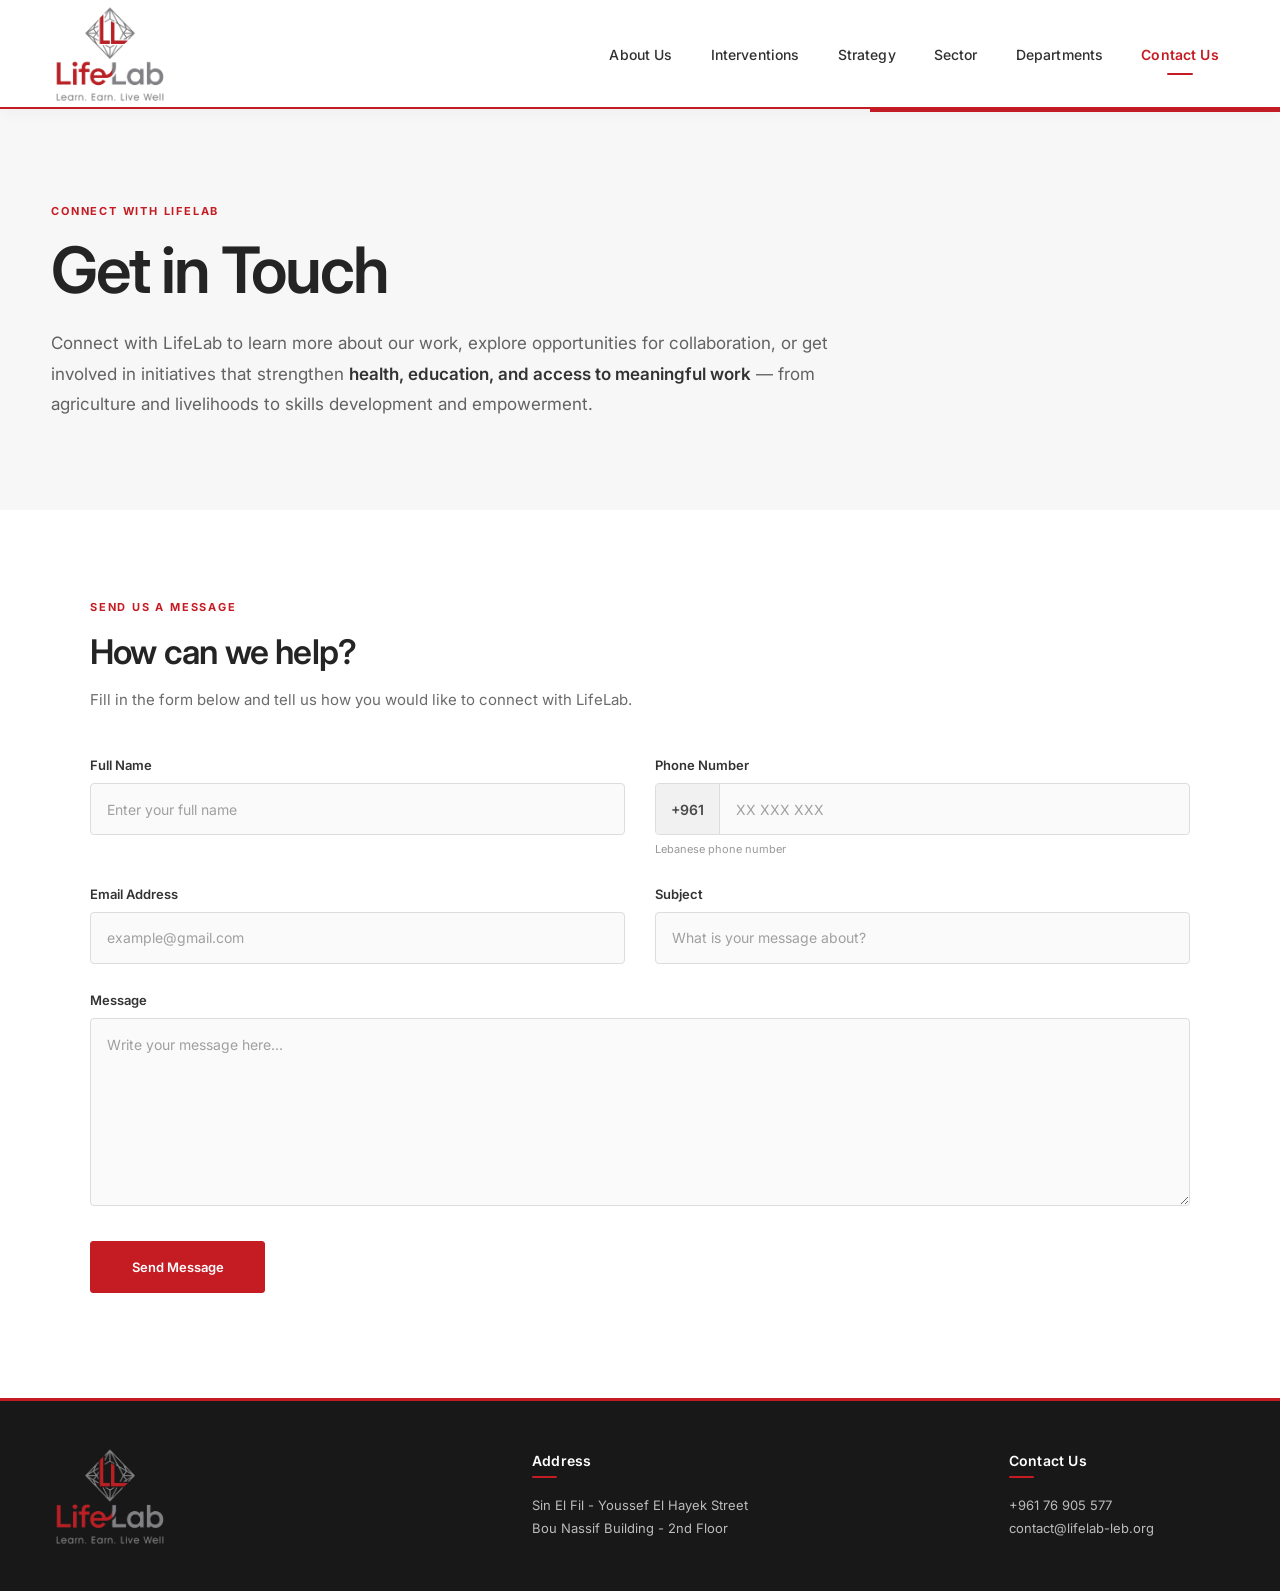
==== contact.html @ 03f07a5e "Add files via upload" ====
<!DOCTYPE html>
<html lang="en">

<head>
    <meta charset="UTF-8">

    <meta name="viewport" content="width=device-width, initial-scale=1.0">

    <meta name="description" content="Contact LifeLab Lebanon. Get in touch with our team in Sin El Fil, Lebanon.">

    <title>Contact Us | LifeLab</title>

    <link rel="icon" type="image/png" href="assets/img/lifelab-logo.png">

    <link rel="stylesheet" href="assets/css/style.css?v=2">
</head>


<body>


    <!-- =====================================================
         HEADER
    ====================================================== -->

    <header class="site-header">

        <div class="header-container">


            <!-- LOGO -->

            <a href="index.html" class="header-logo" aria-label="LifeLab Home">

                <img src="assets/img/lifelab-logo.png" alt="LifeLab - Learn. Earn. Live Well">

            </a>


            <!-- NAVIGATION -->

            <nav class="main-nav" id="mainNav" aria-label="Main navigation">

                <a href="index.html" class="nav-link">
                    About Us
                </a>

                <a href="interventions.html" class="nav-link">
                    Interventions
                </a>

                <a href="strategy.html" class="nav-link">
                    Strategy
                </a>

                <a href="sector.html" class="nav-link">
                    Sector
                </a>

                <a href="departments.html" class="nav-link">
                    Departments
                </a>

                <a href="contact.html" class="nav-link contact-link active">
                    Contact Us
                </a>

            </nav>


            <!-- HAMBURGER -->

            <button class="menu-toggle" id="menuToggle" type="button" aria-label="Toggle navigation menu"
                aria-expanded="false" aria-controls="mainNav">

                <span></span>
                <span></span>
                <span></span>

            </button>


        </div>

    </header>

        <main>

            <section class="contact-intro">

                <div class="contact-intro-container">

                    <span class="section-label">CONNECT WITH LIFELAB</span>

                    <h1>Get in Touch</h1>

                    <p>
                        Connect with LifeLab to learn more about our work,
                        explore opportunities for collaboration, or get involved
                        in initiatives that strengthen <strong>health, education,
                            and access to meaningful work</strong> — from agriculture
                        and livelihoods to skills development and empowerment.
                    </p>

                </div>

            </section>

            <!-- =====================================================
     CONTACT FORM
====================================================== -->

            <section class="contact-form-section">

                <div class="contact-form-container">

                    <div class="contact-form-heading">

                        <span class="section-label">SEND US A MESSAGE</span>

                        <h2>How can we help?</h2>

                        <p>
                            Fill in the form below and tell us how you would like
                            to connect with LifeLab.
                        </p>

                    </div>


                    <form class="contact-form" id="contactForm" novalidate>

                        <div class="form-grid">


                            <!-- FULL NAME -->

                            <div class="form-group">

                                <label for="fullName">
                                    Full Name
                                </label>

                                <input type="text" id="fullName" name="fullName" placeholder="Enter your full name"
                                    autocomplete="name" required>

                                <span class="form-error">
                                    Please enter your full name.
                                </span>

                            </div>


                            <!-- PHONE NUMBER -->

                            <div class="form-group">

                                <label for="phone">
                                    Phone Number
                                </label>

                                <div class="phone-input">

                                    <span class="phone-prefix">
                                        +961
                                    </span>

                                    <input type="tel" id="phone" name="phone" placeholder="XX XXX XXX"
                                        inputmode="numeric" autocomplete="tel" maxlength="10" required>

                                </div>

                                <span class="form-hint">
                                    Lebanese phone number
                                </span>

                                <span class="form-error">
                                    Please enter a valid Lebanese phone number.
                                </span>

                            </div>


                            <!-- EMAIL -->

                            <div class="form-group">

                                <label for="email">
                                    Email Address
                                </label>

                                <input type="email" id="email" name="email" placeholder="example@gmail.com"
                                    autocomplete="email" required>

                                <span class="form-error">
                                    Please enter a valid Gmail address.
                                </span>

                            </div>


                            <!-- SUBJECT -->

                            <div class="form-group">

                                <label for="subject">
                                    Subject
                                </label>

                                <input type="text" id="subject" name="subject" placeholder="What is your message about?"
                                    required>

                                <span class="form-error">
                                    Please enter a subject.
                                </span>

                            </div>


                            <!-- MESSAGE -->

                            <div class="form-group form-group-full">

                                <label for="message">
                                    Message
                                </label>

                                <textarea id="message" name="message" rows="7" placeholder="Write your message here..."
                                    required></textarea>

                                <span class="form-error">
                                    Please enter your message.
                                </span>

                            </div>


                        </div>


                        <!-- SUBMIT -->

                        <div class="form-submit">

                            <button type="submit" class="contact-submit-btn">
                                Send Message
                            </button>

                        </div>


                        <!-- SUCCESS MESSAGE -->

                        <div class="form-success" id="formSuccess" role="status" aria-live="polite">

                            <div class="success-icon">
                                ✓
                            </div>

                            <div>
                                <strong>Message submitted successfully.</strong>

                                <p>
                                    Thank you for contacting LifeLab.
                                </p>
                            </div>

                        </div>


                    </form>

                </div>

            </section>

        </main>

        <!-- =====================================================
     FOOTER
====================================================== -->

        <footer class="site-footer">

            <div class="footer-container">


                <!-- LEFT: LOGO -->

                <div class="footer-brand">

                    <a href="index.html" class="footer-logo" aria-label="LifeLab Home">
                        <img src="assets/img/lifelab-logo.png" alt="LifeLab - Learn. Earn. Live Well">
                    </a>

                </div>


                <!-- MIDDLE: ADDRESS -->

                <div class="footer-info footer-address">

                    <h3>Address</h3>

                    <p>
                        Sin El Fil - Youssef El Hayek Street<br>
                        Bou Nassif Building - 2nd Floor
                    </p>

                </div>


                <!-- RIGHT: CONTACT -->

                <div class="footer-info footer-contact">

                    <h3>Contact Us</h3>

                    <a href="tel:+96176905577">
                        +961 76 905 577
                    </a>

                    <a href="mailto:contact@lifelab-leb.org">
                        contact@lifelab-leb.org
                    </a>

                </div>


            </div>

        </footer>

        <script src="assets/js/app.js?v=2"></script>

</body>

</html>
---- assets/css/style.css ----
/* =========================================================
   LIFELAB
   MAIN STYLESHEET
========================================================= */

/* =========================================================
   GOOGLE FONT
========================================================= */

@import url("https://fonts.googleapis.com/css2?family=Inter:wght@400;500;600;700&display=swap");

/* =========================================================
   RESET / GLOBAL
========================================================= */

* {
  margin: 0;
  padding: 0;
  box-sizing: border-box;
}

html {
  width: 100%;
  scroll-behavior: smooth;
}

body {
  width: 100%;
  margin: 0;

  font-family: "Inter", Arial, sans-serif;

  background: #ffffff;
  color: #292929;

  overflow-x: hidden;

  -webkit-font-smoothing: antialiased;
  -moz-osx-font-smoothing: grayscale;
}

body.menu-open {
  overflow: hidden;
}

a {
  color: inherit;
  text-decoration: none;
}

img {
  display: block;
  max-width: 100%;
}

button {
  font: inherit;
}

/* =========================================================
   HEADER
========================================================= */

.site-header {
  position: relative;
  z-index: 1000;

  width: 100%;

  background: #ffffff;

  border-bottom: 1px solid #e8e8e8;

  box-shadow: 0 3px 16px rgba(0, 0, 0, 0.04);
}

/* LifeLab red line */

.site-header::after {
  content: "";

  position: absolute;

  left: 0;
  bottom: -1px;

  width: 100%;
  height: 2px;

  background: #c51c24;
}

/* =========================================================
   HEADER CONTAINER
========================================================= */

.header-container {
  position: relative;

  width: 92%;
  max-width: 1400px;

  height: 108px;

  margin: 0 auto;

  display: flex;
  align-items: center;
  justify-content: space-between;

  gap: 70px;
}

/* =========================================================
   LOGO
========================================================= */

.header-logo {
  width: 118px;

  flex: 0 0 auto;

  display: flex;
  align-items: center;
  justify-content: flex-start;
}

.header-logo img {
  width: 100%;
  height: auto;

  object-fit: contain;

  transition:
    opacity 0.25s ease,
    transform 0.25s ease;
}

.header-logo:hover img {
  opacity: 0.9;

  transform: translateY(-1px);
}

/* =========================================================
   NAVIGATION
========================================================= */

.main-nav {
  margin-left: auto;

  display: flex;
  align-items: center;
  justify-content: flex-end;

  gap: 18px;
}

/* =========================================================
   NAVIGATION LINKS
========================================================= */

.nav-link {
  position: relative;

  min-height: 48px;

  padding: 0 10px;

  display: flex;
  align-items: center;
  justify-content: center;

  color: #303030;

  font-family: "Inter", Arial, sans-serif;

  font-size: 14px;
  font-weight: 500;

  letter-spacing: 0.15px;

  white-space: nowrap;

  transition:
    color 0.25s ease,
    opacity 0.25s ease;
}

.nav-link:hover {
  color: #c51c24;
}

/* =========================================================
   NAVIGATION UNDERLINE
========================================================= */

.nav-link::after {
  content: "";

  position: absolute;

  left: 50%;
  bottom: 3px;

  width: 0;
  height: 2px;

  background: #c51c24;

  border-radius: 20px;

  transform: translateX(-50%);

  transition: width 0.25s ease;
}

.nav-link:hover::after {
  width: 26px;
}

.nav-link.active {
  color: #c51c24;

  font-weight: 600;
}

.nav-link.active::after {
  width: 26px;
}

/* =========================================================
   CONTACT
   SAME AS NORMAL NAVIGATION
========================================================= */

.contact-link {
  margin: 0;

  padding-left: 10px;
  padding-right: 10px;

  color: #303030;

  background: transparent;

  border: none;
  border-radius: 0;
}

.contact-link:hover {
  color: #c51c24;

  background: transparent;

  transform: none;
}

.contact-link::after {
  display: block;
}

.contact-link.active {
  color: #c51c24;
}

/* =========================================================
   HAMBURGER
========================================================= */

.menu-toggle {
  display: none;

  position: relative;

  width: 44px;
  height: 44px;

  flex: 0 0 44px;

  margin-left: auto;
  padding: 0;

  background: transparent;

  border: 0;
  outline: 0;

  cursor: pointer;
}

/* Hamburger lines */

.menu-toggle span {
  position: absolute;

  left: 50%;

  width: 27px;
  height: 2px;

  display: block;

  background: #303030;

  border-radius: 10px;

  transform: translateX(-50%);

  transition:
    top 0.3s ease,
    transform 0.3s ease,
    opacity 0.2s ease,
    background-color 0.25s ease;
}

.menu-toggle span:nth-child(1) {
  top: 13px;
}

.menu-toggle span:nth-child(2) {
  top: 21px;
}

.menu-toggle span:nth-child(3) {
  top: 29px;
}

.menu-toggle:hover span {
  background: #c51c24;
}

/* =========================================================
   HAMBURGER ACTIVE
========================================================= */

.menu-toggle.active span:nth-child(1) {
  top: 21px;

  transform: translateX(-50%) rotate(45deg);

  background: #c51c24;
}

.menu-toggle.active span:nth-child(2) {
  opacity: 0;
}

.menu-toggle.active span:nth-child(3) {
  top: 21px;

  transform: translateX(-50%) rotate(-45deg);

  background: #c51c24;
}

/* =========================================================
   MEDIUM SCREENS
========================================================= */

@media (max-width: 1100px) {
  .header-container {
    width: 94%;

    gap: 35px;
  }

  .header-logo {
    width: 105px;
  }

  .main-nav {
    gap: 10px;
  }

  .nav-link {
    padding-left: 7px;
    padding-right: 7px;

    font-size: 13px;
  }

  .contact-link {
    padding-left: 7px;
    padding-right: 7px;
  }
}

/* =========================================================
   TABLET
   KEEP NAVIGATION VISIBLE
========================================================= */

@media (max-width: 850px) {
  .header-container {
    width: 96%;
    height: 96px;

    gap: 14px;
  }

  .header-logo {
    width: 88px;
  }

  .main-nav {
    gap: 4px;
  }

  .nav-link {
    min-height: 44px;

    padding-left: 5px;
    padding-right: 5px;

    font-size: 11.5px;

    letter-spacing: 0;
  }

  .contact-link {
    padding-left: 5px;
    padding-right: 5px;
  }
}

/* =========================================================
   MOBILE
========================================================= */

@media (max-width: 700px) {
  /* =====================================================
       HEADER
    ===================================================== */

  .site-header {
    position: relative;

    width: 100%;

    background: #ffffff;
  }

  /*
       Static position is intentional.
       Mobile navigation will position itself
       relative to .site-header.
    */

  .header-container {
    position: static;

    width: 100%;
    max-width: none;

    height: 86px;

    margin: 0;

    padding: 0 24px;

    display: flex;
    align-items: center;
    justify-content: space-between;

    gap: 20px;
  }

  /* =====================================================
       LOGO
    ===================================================== */

  .header-logo {
    position: relative;
    z-index: 1201;

    width: 86px;

    flex: 0 0 auto;
  }

  /* =====================================================
       HAMBURGER
    ===================================================== */

  .menu-toggle {
    display: block;

    position: relative;
    z-index: 1201;

    width: 44px;
    height: 44px;

    flex: 0 0 44px;

    margin-left: auto;
  }

  /* =====================================================
       MOBILE NAVIGATION
    ===================================================== */

  .main-nav {
    position: absolute;

    top: 100%;
    left: 0;
    right: 0;

    z-index: 1100;

    width: 100%;

    margin: 0;

    padding: 12px 24px 18px;

    display: flex;
    flex-direction: column;

    align-items: stretch;
    justify-content: flex-start;

    gap: 0;

    background: #ffffff;

    border-top: 1px solid #eeeeee;
    border-bottom: 2px solid #c51c24;

    box-shadow: 0 14px 28px rgba(0, 0, 0, 0.08);

    opacity: 0;

    visibility: hidden;

    pointer-events: none;

    transform: translateY(-8px);

    transition:
      opacity 0.25s ease,
      transform 0.25s ease,
      visibility 0.25s ease;
  }

  /* =====================================================
       OPEN MOBILE NAVIGATION
    ===================================================== */

  .main-nav.open {
    opacity: 1;

    visibility: visible;

    pointer-events: auto;

    transform: translateY(0);
  }

  /* =====================================================
       MOBILE LINKS
    ===================================================== */

  .main-nav .nav-link {
    position: relative;

    width: 100%;

    min-height: 52px;

    margin: 0;

    padding: 0 8px;

    display: flex;
    align-items: center;
    justify-content: flex-start;

    color: #303030;

    font-family: "Inter", Arial, sans-serif;

    font-size: 14px;
    font-weight: 500;

    letter-spacing: 0.1px;

    text-align: left;

    white-space: nowrap;

    background: transparent;

    border-bottom: 1px solid #eeeeee;
  }

  .main-nav .nav-link:hover {
    color: #c51c24;

    background: transparent;
  }

  /*
       Remove desktop underline
       inside mobile menu.
    */

  .main-nav .nav-link::after {
    display: none;
  }

  /* =====================================================
       ACTIVE MOBILE LINK
    ===================================================== */

  .main-nav .nav-link.active {
    color: #c51c24;

    font-weight: 600;
  }

  .main-nav .nav-link.active::before {
    content: "";

    width: 3px;
    height: 20px;

    flex: 0 0 3px;

    margin-right: 12px;

    background: #c51c24;

    border-radius: 10px;
  }

  /* =====================================================
       CONTACT ON MOBILE
    ===================================================== */

  .main-nav .contact-link {
    width: 100%;

    min-width: 0;
    min-height: 52px;

    margin: 0;

    padding: 0 8px;

    color: #303030;

    font-size: 14px;
    font-weight: 500;

    background: transparent;

    border: 0;
    border-radius: 0;
  }

  .main-nav .contact-link:hover {
    color: #c51c24;

    background: transparent;
  }

  .main-nav .contact-link.active {
    color: #c51c24;

    font-weight: 600;
  }
}

/* =========================================================
   SMALL MOBILE
========================================================= */

@media (max-width: 480px) {
  .header-container {
    height: 80px;

    padding-left: 20px;
    padding-right: 20px;
  }

  .header-logo {
    width: 78px;
  }

  .menu-toggle {
    width: 42px;
    height: 42px;

    flex-basis: 42px;
  }

  .menu-toggle span {
    width: 25px;
  }

  .menu-toggle span:nth-child(1) {
    top: 12px;
  }

  .menu-toggle span:nth-child(2) {
    top: 19px;
  }

  .menu-toggle span:nth-child(3) {
    top: 26px;
  }

  .menu-toggle.active span:nth-child(1),
  .menu-toggle.active span:nth-child(3) {
    top: 19px;
  }

  .main-nav {
    padding: 10px 20px 16px;
  }

  .main-nav .nav-link,
  .main-nav .contact-link {
    min-height: 50px;

    font-size: 13.5px;
  }
}

/* =========================================================
   FOOTER
========================================================= */

.site-footer {
  width: 100%;

  margin-top: auto;

  background: #171717;

  color: #ffffff;
}

/* =========================================================
   FOOTER MAIN
========================================================= */

.footer-container {
  width: 92%;
  max-width: 1400px;

  margin: 0 auto;

  padding: 55px 0;

  display: grid;

  grid-template-columns:
    1fr
    1.25fr
    1fr;

  align-items: center;

  gap: 70px;
}

/* =========================================================
   FOOTER
========================================================= */

.site-footer {
  width: 100%;

  background: #181818;

  color: #ffffff;

  border-top: 3px solid #c51c24;
}

/* =========================================================
   FOOTER CONTAINER
========================================================= */

.footer-container {
  width: 92%;
  max-width: 1400px;

  min-height: 190px;

  margin: 0 auto;

  padding: 42px 0;

  display: grid;

  grid-template-columns:
    1fr
    1.2fr
    1fr;

  align-items: center;

  gap: 70px;
}

/* =========================================================
   FOOTER BRAND
========================================================= */

.footer-brand {
  display: flex;
  align-items: center;
  justify-content: flex-start;
}

/* =========================================================
   FOOTER LOGO
========================================================= */

.footer-logo {
  width: 118px;

  display: block;
}

.footer-logo img {
  width: 100%;
  height: auto;

  object-fit: contain;

  transition:
    opacity 0.25s ease,
    transform 0.25s ease;
}

.footer-logo:hover img {
  opacity: 0.88;

  transform: translateY(-1px);
}

/* =========================================================
   FOOTER INFORMATION
========================================================= */

.footer-info {
  display: flex;
  flex-direction: column;

  align-items: flex-start;
  justify-content: center;
}

/* Footer headings */

.footer-info h3 {
  position: relative;

  margin-bottom: 16px;

  padding-bottom: 9px;

  color: #ffffff;

  font-family: "Inter", Arial, sans-serif;

  font-size: 14px;
  font-weight: 600;

  letter-spacing: 0.2px;
}

/* Small red accent under headings */

.footer-info h3::after {
  content: "";

  position: absolute;

  left: 0;
  bottom: 0;

  width: 25px;
  height: 2px;

  background: #c51c24;

  border-radius: 20px;
}

/* =========================================================
   FOOTER TEXT
========================================================= */

.footer-info p,
.footer-info a {
  color: #bcbcbc;

  font-family: "Inter", Arial, sans-serif;

  font-size: 13px;
  font-weight: 400;

  line-height: 1.8;
}

/* =========================================================
   ADDRESS
========================================================= */

.footer-address {
  justify-self: center;

  text-align: left;
}

/* =========================================================
   CONTACT
========================================================= */

.footer-contact {
  justify-self: end;

  min-width: 220px;
}

.footer-contact a {
  width: fit-content;

  transition: color 0.25s ease;
}

.footer-contact a:hover {
  color: #ffffff;
}

/* =========================================================
   TABLET FOOTER
========================================================= */

@media (max-width: 850px) {
  .footer-container {
    width: 94%;

    min-height: 175px;

    gap: 35px;
  }

  .footer-logo {
    width: 100px;
  }

  .footer-info h3 {
    font-size: 13px;
  }

  .footer-info p,
  .footer-info a {
    font-size: 12px;
  }

  .footer-contact {
    min-width: 190px;
  }
}

/* =========================================================
   MOBILE FOOTER
========================================================= */

@media (max-width: 700px) {
  .footer-container {
    width: 100%;

    min-height: 0;

    padding: 42px 24px;

    grid-template-columns: 1fr;

    align-items: start;

    gap: 32px;
  }

  /* Logo */

  .footer-brand {
    width: 100%;

    justify-content: flex-start;
  }

  .footer-logo {
    width: 90px;
  }

  /* Information */

  .footer-address,
  .footer-contact {
    width: 100%;

    justify-self: start;

    text-align: left;
  }

  .footer-contact {
    min-width: 0;
  }

  .footer-info h3 {
    margin-bottom: 12px;
  }

  .footer-info p,
  .footer-info a {
    font-size: 12.5px;

    line-height: 1.75;
  }
}

/* =========================================================
   SMALL MOBILE FOOTER
========================================================= */

@media (max-width: 480px) {
  .footer-container {
    padding: 36px 20px;

    gap: 28px;
  }

  .footer-logo {
    width: 82px;
  }

  .footer-info h3 {
    font-size: 13px;
  }

  .footer-info p,
  .footer-info a {
    font-size: 12px;
  }
}

/* =========================================================
   CONTACT INTRO
========================================================= */

.contact-intro {
  position: relative;

  width: 100%;

  padding: 95px 0 90px;

  background: #f7f7f7;

  overflow: hidden;
}

/* subtle LifeLab detail */

.contact-intro::after {
  content: "";

  position: absolute;

  top: 0;
  right: 0;

  width: 32%;
  height: 3px;

  background: #c51c24;
}

/* =========================================================
   CONTACT INTRO CONTAINER
========================================================= */

.contact-intro-container {
  position: relative;
  z-index: 2;

  width: 92%;
  max-width: 1400px;

  margin: 0 auto;
}

/* =========================================================
   SMALL LABEL
========================================================= */

.section-label {
  display: block;

  margin-bottom: 18px;

  color: #c51c24;

  font-family: "Inter", Arial, sans-serif;

  font-size: 11px;
  font-weight: 700;

  letter-spacing: 1.8px;
}

/* =========================================================
   TITLE
========================================================= */

.contact-intro h1 {
  max-width: 700px;

  margin-bottom: 25px;

  color: #242424;

  font-family: "Inter", Arial, sans-serif;

  font-size: clamp(42px, 5vw, 68px);
  font-weight: 600;

  line-height: 1.05;

  letter-spacing: -2px;
}

/* =========================================================
   TEXT
========================================================= */

.contact-intro p {
  max-width: 780px;

  color: #626262;

  font-family: "Inter", Arial, sans-serif;

  font-size: 17px;
  font-weight: 400;

  line-height: 1.8;
}

.contact-intro p strong {
  color: #333333;

  font-weight: 600;
}

/* =========================================================
   CONTACT INTRO RESPONSIVE
========================================================= */

@media (max-width: 700px) {
  .contact-intro {
    padding: 65px 0 60px;
  }

  .contact-intro-container {
    width: 100%;

    padding: 0 24px;
  }

  .section-label {
    margin-bottom: 14px;

    font-size: 10px;

    letter-spacing: 1.5px;
  }

  .contact-intro h1 {
    margin-bottom: 20px;

    font-size: 42px;

    letter-spacing: -1.3px;
  }

  .contact-intro p {
    max-width: 100%;

    font-size: 15px;

    line-height: 1.75;
  }
}

/* =========================================================
   SMALL MOBILE
========================================================= */

@media (max-width: 480px) {
  .contact-intro {
    padding: 55px 0 52px;
  }

  .contact-intro-container {
    padding: 0 20px;
  }

  .contact-intro h1 {
    font-size: 36px;
  }

  .contact-intro p {
    font-size: 14px;
  }
}

/* =========================================================
   CONTACT FORM SECTION
========================================================= */

.contact-form-section {
  width: 100%;

  padding: 90px 0 105px;

  background: #ffffff;
}

/* =========================================================
   CONTAINER
========================================================= */

.contact-form-container {
  width: 92%;
  max-width: 1100px;

  margin: 0 auto;
}

/* =========================================================
   FORM HEADING
========================================================= */

.contact-form-heading {
  max-width: 650px;

  margin-bottom: 45px;
}

.contact-form-heading h2 {
  margin-bottom: 14px;

  color: #242424;

  font-family: "Inter", Arial, sans-serif;

  font-size: 34px;
  font-weight: 600;

  line-height: 1.2;

  letter-spacing: -0.8px;
}

.contact-form-heading p {
  color: #6b6b6b;

  font-size: 15px;
  font-weight: 400;

  line-height: 1.7;
}

/* =========================================================
   FORM
========================================================= */

.contact-form {
  width: 100%;
}

/* =========================================================
   FORM GRID
========================================================= */

.form-grid {
  display: grid;

  grid-template-columns: repeat(2, minmax(0, 1fr));

  column-gap: 30px;
  row-gap: 28px;
}

/* =========================================================
   FORM GROUP
========================================================= */

.form-group {
  width: 100%;

  display: flex;
  flex-direction: column;
}

.form-group-full {
  grid-column: 1 / -1;
}

/* =========================================================
   LABEL
========================================================= */

.form-group label {
  margin-bottom: 10px;

  color: #333333;

  font-family: "Inter", Arial, sans-serif;

  font-size: 13px;
  font-weight: 600;
}

/* =========================================================
   INPUTS
========================================================= */

.form-group input,
.form-group textarea {
  width: 100%;

  padding: 15px 16px;

  color: #292929;

  font-family: "Inter", Arial, sans-serif;

  font-size: 14px;
  font-weight: 400;

  background: #fafafa;

  border: 1px solid #dddddd;

  border-radius: 4px;

  outline: none;

  transition:
    border-color 0.25s ease,
    background-color 0.25s ease,
    box-shadow 0.25s ease;
}

.form-group input {
  height: 52px;
}

.form-group textarea {
  min-height: 170px;

  line-height: 1.6;

  resize: vertical;
}

/* Placeholder */

.form-group input::placeholder,
.form-group textarea::placeholder {
  color: #a0a0a0;
}

/* Focus */

.form-group input:focus,
.form-group textarea:focus {
  background: #ffffff;

  border-color: #c51c24;

  box-shadow: 0 0 0 3px rgba(197, 28, 36, 0.07);
}

/* =========================================================
   PHONE FIELD
========================================================= */

.phone-input {
  width: 100%;
  height: 52px;

  display: flex;
  align-items: center;

  background: #fafafa;

  border: 1px solid #dddddd;

  border-radius: 4px;

  overflow: hidden;

  transition:
    border-color 0.25s ease,
    box-shadow 0.25s ease,
    background-color 0.25s ease;
}

/* +961 */

.phone-prefix {
  height: 100%;

  padding: 0 15px;

  display: flex;
  align-items: center;
  justify-content: center;

  color: #4a4a4a;

  font-size: 14px;
  font-weight: 600;

  background: #f1f1f1;

  border-right: 1px solid #dddddd;
}

/* Phone input */

.phone-input input {
  height: 100%;

  padding: 0 16px;

  background: transparent;

  border: 0;

  border-radius: 0;

  box-shadow: none;
}

.phone-input input:focus {
  background: transparent;

  border: 0;

  box-shadow: none;
}

/* focus entire phone box */

.phone-input:focus-within {
  background: #ffffff;

  border-color: #c51c24;

  box-shadow: 0 0 0 3px rgba(197, 28, 36, 0.07);
}

/* =========================================================
   HINT
========================================================= */

.form-hint {
  margin-top: 7px;

  color: #999999;

  font-size: 11px;

  line-height: 1.4;
}

/* =========================================================
   ERRORS
========================================================= */

.form-error {
  display: none;

  margin-top: 7px;

  color: #c51c24;

  font-size: 11.5px;

  line-height: 1.4;
}

/* invalid normal input */

.form-group.error > input,
.form-group.error > textarea {
  border-color: #c51c24;

  background: #fffafa;
}

/* invalid phone */

.form-group.error .phone-input {
  border-color: #c51c24;

  background: #fffafa;
}

/* show error */

.form-group.error .form-error {
  display: block;
}

/* =========================================================
   SUBMIT AREA
========================================================= */

.form-submit {
  margin-top: 35px;
}

/* =========================================================
   BUTTON
========================================================= */

.contact-submit-btn {
  min-width: 175px;
  height: 52px;

  padding: 0 22px;

  display: inline-flex;
  align-items: center;
  justify-content: center;

  gap: 20px;

  color: #ffffff;

  font-family: "Inter", Arial, sans-serif;

  font-size: 13px;
  font-weight: 600;

  background: #c51c24;

  border: 1px solid #c51c24;

  border-radius: 3px;

  cursor: pointer;

  transition:
    background-color 0.25s ease,
    border-color 0.25s ease,
    transform 0.25s ease;
}

.contact-submit-btn span {
  font-size: 18px;

  transition: transform 0.25s ease;
}

.contact-submit-btn:hover {
  background: #a9171e;

  border-color: #a9171e;

  transform: translateY(-1px);
}

.contact-submit-btn:hover span {
  transform: translateX(3px);
}

/* =========================================================
   SUCCESS MESSAGE
========================================================= */

.form-success {
  width: 100%;

  margin-top: 28px;

  padding: 18px 20px;

  display: none;
  align-items: center;

  gap: 15px;

  background: #f6faf7;

  border: 1px solid #d8e8dc;
  border-left: 3px solid #438a55;

  border-radius: 4px;
}

/* when visible */

.form-success.show {
  display: flex;
}

/* check */

.success-icon {
  width: 34px;
  height: 34px;

  flex: 0 0 34px;

  display: flex;
  align-items: center;
  justify-content: center;

  color: #ffffff;

  font-size: 15px;
  font-weight: 700;

  background: #438a55;

  border-radius: 50%;
}

/* success text */

.form-success strong {
  display: block;

  margin-bottom: 3px;

  color: #2d5837;

  font-size: 13px;
  font-weight: 600;
}

.form-success p {
  color: #67806d;

  font-size: 12px;

  line-height: 1.5;
}

/* =========================================================
   TABLET / MOBILE
========================================================= */

@media (max-width: 700px) {
  .contact-form-section {
    padding: 60px 0 70px;
  }

  .contact-form-container {
    width: 100%;

    padding: 0 24px;
  }

  .contact-form-heading {
    margin-bottom: 35px;
  }

  .contact-form-heading h2 {
    font-size: 29px;
  }

  .form-grid {
    grid-template-columns: 1fr;

    gap: 23px;
  }

  .form-group-full {
    grid-column: auto;
  }

  .form-submit {
    margin-top: 28px;
  }
}

/* =========================================================
   SMALL MOBILE
========================================================= */

@media (max-width: 480px) {
  .contact-form-section {
    padding: 52px 0 60px;
  }

  .contact-form-container {
    padding: 0 20px;
  }

  .contact-form-heading h2 {
    font-size: 26px;
  }

  .contact-form-heading p {
    font-size: 14px;
  }

  .contact-submit-btn {
    width: 100%;
  }

  .form-success {
    align-items: flex-start;
  }
}

/* =========================================================
   ABOUT US
========================================================= */

.about-page {
  width: 100%;

  padding: 90px 0 110px;

  background: #ffffff;
}

/* =========================================================
   MAIN CONTAINER
========================================================= */

.about-container {
  width: 92%;
  max-width: 1400px;

  margin: 0 auto;
}

/* =========================================================
   PAGE HEADER
========================================================= */

.about-page-header {
  max-width: 850px;

  margin-bottom: 75px;
}

/* Small label */

.about-eyebrow {
  display: block;

  margin-bottom: 17px;

  color: #c51c24;

  font-family: "Inter", Arial, sans-serif;

  font-size: 11px;
  font-weight: 700;

  letter-spacing: 1.8px;
}

/* Main title */

.about-page-header h1 {
  margin: 0 0 13px;

  color: #252525;

  font-family: "Inter", Arial, sans-serif;

  font-size: 52px;
  font-weight: 600;

  line-height: 1.1;

  letter-spacing: -1.7px;
}

/* Subtitle */

.about-subtitle {
  color: #777777;

  font-family: "Inter", Arial, sans-serif;

  font-size: 15px;
  font-weight: 400;

  line-height: 1.6;
}

/* =========================================================
   STANDARD ABOUT SECTION
========================================================= */

.about-section {
  width: 100%;

  padding: 52px 0;

  display: grid;

  grid-template-columns:
    230px
    minmax(0, 1fr);

  gap: 65px;

  border-top: 1px solid #dddddd;
}

/* =========================================================
   SECTION TITLE
========================================================= */

.about-section-title h2 {
  color: #292929;

  font-family: "Inter", Arial, sans-serif;

  font-size: 20px;
  font-weight: 600;

  line-height: 1.3;

  letter-spacing: -0.3px;
}

/* Small red line */

.about-section-title h2::after {
  content: "";

  display: block;

  width: 28px;
  height: 2px;

  margin-top: 14px;

  background: #c51c24;
}

/* =========================================================
   SECTION CONTENT
========================================================= */

.about-section-content {
  max-width: 900px;
}

/* Vision / Mission text */

.about-main-text {
  color: #555555;

  font-family: "Inter", Arial, sans-serif;

  font-size: 16px;
  font-weight: 400;

  line-height: 1.85;
}

/* =========================================================
   VALUES
========================================================= */

.about-values-section {
  padding-bottom: 65px;
}

/* Values intro */

.values-introduction {
  max-width: 850px;

  margin-bottom: 40px;

  color: #555555;

  font-size: 15px;
  font-weight: 400;

  line-height: 1.85;
}

/* =========================================================
   INDIVIDUAL VALUE
========================================================= */

.value-row {
  width: 100%;

  padding: 26px 0;

  display: grid;

  grid-template-columns:
    240px
    minmax(0, 1fr);

  gap: 35px;

  border-top: 1px solid #eeeeee;
}

/* Value heading */

.value-row h3 {
  color: #333333;

  font-family: "Inter", Arial, sans-serif;

  font-size: 14px;
  font-weight: 600;

  line-height: 1.5;
}

/* Value text */

.value-row p {
  color: #666666;

  font-family: "Inter", Arial, sans-serif;

  font-size: 13.5px;
  font-weight: 400;

  line-height: 1.8;
}

/* =========================================================
   COMMITMENT
========================================================= */

.about-commitment {
  width: 100%;

  margin-top: 25px;

  padding: 65px 70px;

  display: grid;

  grid-template-columns:
    minmax(280px, 0.8fr)
    minmax(0, 1.2fr);

  gap: 85px;

  background: #f5f5f5;

  border-top: 3px solid #c51c24;
}

/* =========================================================
   COMMITMENT HEADING
========================================================= */

.commitment-heading span {
  display: block;

  margin-bottom: 18px;

  color: #c51c24;

  font-size: 10px;
  font-weight: 700;

  letter-spacing: 1.7px;

  text-transform: uppercase;
}

.commitment-heading h2 {
  max-width: 420px;

  color: #292929;

  font-family: "Inter", Arial, sans-serif;

  font-size: 28px;
  font-weight: 600;

  line-height: 1.35;

  letter-spacing: -0.6px;
}

/* =========================================================
   COMMITMENT CONTENT
========================================================= */

.commitment-content {
  max-width: 700px;
}

.commitment-content p {
  margin-bottom: 18px;

  color: #606060;

  font-family: "Inter", Arial, sans-serif;

  font-size: 14px;
  font-weight: 400;

  line-height: 1.85;
}

.commitment-content p:last-child {
  margin-bottom: 0;
}

/* =========================================================
   TABLET
========================================================= */

@media (max-width: 900px) {
  .about-page {
    padding: 75px 0 90px;
  }

  .about-page-header {
    margin-bottom: 60px;
  }

  .about-page-header h1 {
    font-size: 46px;
  }

  .about-section {
    grid-template-columns:
      180px
      minmax(0, 1fr);

    gap: 40px;
  }

  .value-row {
    grid-template-columns:
      190px
      minmax(0, 1fr);

    gap: 30px;
  }

  .about-commitment {
    padding: 55px 45px;

    gap: 55px;
  }
}

/* =========================================================
   MOBILE
========================================================= */

@media (max-width: 700px) {
  .about-page {
    padding: 60px 0 70px;
  }

  .about-container {
    width: 100%;

    padding: 0 24px;
  }

  /* PAGE INTRO */

  .about-page-header {
    margin-bottom: 50px;
  }

  .about-eyebrow {
    margin-bottom: 13px;

    font-size: 10px;
  }

  .about-page-header h1 {
    margin-bottom: 10px;

    font-size: 39px;

    letter-spacing: -1.2px;
  }

  .about-subtitle {
    font-size: 14px;
  }

  /* SECTIONS */

  .about-section {
    padding: 40px 0;

    grid-template-columns: 1fr;

    gap: 27px;
  }

  .about-section-title h2 {
    font-size: 19px;
  }

  .about-section-title h2::after {
    margin-top: 11px;
  }

  .about-main-text {
    font-size: 14.5px;

    line-height: 1.8;
  }

  /* VALUES */

  .values-introduction {
    margin-bottom: 25px;

    font-size: 14px;

    line-height: 1.8;
  }

  .value-row {
    padding: 24px 0;

    grid-template-columns: 1fr;

    gap: 10px;
  }

  .value-row h3 {
    font-size: 14px;
  }

  .value-row p {
    font-size: 13.5px;
  }

  /* COMMITMENT */

  .about-commitment {
    margin-top: 10px;

    padding: 42px 32px;

    grid-template-columns: 1fr;

    gap: 32px;
  }

  .commitment-heading h2 {
    max-width: 100%;

    font-size: 25px;
  }

  .commitment-content p {
    font-size: 13.5px;
  }
}

/* =========================================================
   SMALL MOBILE
========================================================= */

@media (max-width: 480px) {
  .about-page {
    padding: 52px 0 60px;
  }

  .about-container {
    padding: 0 20px;
  }

  .about-page-header h1 {
    font-size: 35px;
  }

  .about-section {
    padding: 35px 0;
  }

  .about-commitment {
    padding: 35px 24px;
  }

  .commitment-heading h2 {
    font-size: 23px;
  }
}

/* =========================================================
   INTERVENTIONS PAGE
========================================================= */

.interventions-page {
  width: 100%;

  padding: 85px 0 110px;

  background: #ffffff;
}

/* =========================================================
   MAIN CONTAINER
========================================================= */

.interventions-container {
  width: 92%;
  max-width: 1300px;

  margin: 0 auto;
}

/* =========================================================
   PAGE HEADER
========================================================= */

.interventions-header {
  max-width: 820px;

  margin-bottom: 70px;
}

.interventions-eyebrow {
  display: block;

  margin-bottom: 16px;

  color: #c51c24;

  font-family: "Inter", Arial, sans-serif;

  font-size: 11px;
  font-weight: 700;

  letter-spacing: 1.8px;
}

.interventions-header h1 {
  margin: 0 0 20px;

  color: #252525;

  font-family: "Inter", Arial, sans-serif;

  font-size: 48px;
  font-weight: 600;

  line-height: 1.15;

  letter-spacing: -1.5px;
}

.interventions-header p {
  max-width: 780px;

  margin: 0;

  color: #666666;

  font-family: "Inter", Arial, sans-serif;

  font-size: 16px;
  font-weight: 400;

  line-height: 1.8;
}

/* =========================================================
   INTERVENTION SECTION
========================================================= */

.intervention-section {
  width: 100%;

  padding: 58px 0 64px;

  border-top: 1px solid #dddddd;
}

.intervention-section:last-child {
  border-bottom: 1px solid #dddddd;
}

/* =========================================================
   SECTION TITLE
========================================================= */

.intervention-title {
  width: 100%;

  margin-bottom: 30px;
}

.intervention-title h2 {
  margin: 0;

  color: #292929;

  font-family: "Inter", Arial, sans-serif;

  font-size: 22px;
  font-weight: 600;

  line-height: 1.35;

  letter-spacing: -0.35px;
}

/* LifeLab red detail */

.intervention-title h2::after {
  content: "";

  display: block;

  width: 30px;
  height: 2px;

  margin-top: 13px;

  background: #c51c24;
}

/* =========================================================
   CONTENT

   IMAGE LEFT
   INFORMATION RIGHT
========================================================= */

.intervention-content {
  width: 100%;

  display: grid;

  grid-template-columns:
    300px
    minmax(0, 1fr);

  column-gap: 55px;

  align-items: start;
}

/* =========================================================
   IMAGE
========================================================= */

.intervention-image {
  grid-column: 1;
  grid-row: 1 / span 20;

  position: relative;

  width: 100%;
  max-width: 300px;

  height: 330px;

  margin: 0;

  overflow: hidden;

  background: #eeeeee;
}

/* Actual image */

.intervention-image img {
  width: 100%;
  height: 100%;

  display: block;

  object-fit: cover;

  object-position: center;
}

/* Small LifeLab red detail */

.intervention-image::after {
  content: "";

  position: absolute;

  left: 0;
  bottom: 0;

  width: 55px;
  height: 4px;

  background: #c51c24;
}

/* =========================================================
   INFORMATION
========================================================= */

.intervention-content p {
  grid-column: 2;

  width: 100%;
  max-width: 820px;

  margin: 0 0 21px;

  color: #595959;

  font-family: "Inter", Arial, sans-serif;

  font-size: 14px;
  font-weight: 400;

  line-height: 1.9;
}

.intervention-content p:last-child {
  margin-bottom: 0;
}

/* Slight emphasis on opening paragraph */

.intervention-content > p:first-of-type {
  color: #424242;

  font-size: 14.5px;
}

/* =========================================================
   TABLET
========================================================= */

@media (max-width: 1000px) {
  .interventions-container {
    width: 94%;
  }

  .intervention-content {
    grid-template-columns:
      250px
      minmax(0, 1fr);

    column-gap: 40px;
  }

  .intervention-image {
    max-width: 250px;

    height: 290px;
  }
}

/* =========================================================
   SMALL TABLET
========================================================= */

@media (max-width: 800px) {
  .interventions-page {
    padding: 70px 0 85px;
  }

  .interventions-header {
    margin-bottom: 55px;
  }

  .interventions-header h1 {
    font-size: 42px;
  }

  .intervention-section {
    padding: 48px 0 52px;
  }

  .intervention-content {
    grid-template-columns:
      210px
      minmax(0, 1fr);

    column-gap: 32px;
  }

  .intervention-image {
    max-width: 210px;

    height: 250px;
  }

  .intervention-content p {
    font-size: 13.5px;

    line-height: 1.85;
  }

  .intervention-content > p:first-of-type {
    font-size: 14px;
  }
}

/* =========================================================
   MOBILE
========================================================= */

@media (max-width: 700px) {
  .interventions-page {
    padding: 60px 0 70px;
  }

  .interventions-container {
    width: 100%;

    padding: 0 24px;
  }

  /* =====================================================
       PAGE HEADER
    ===================================================== */

  .interventions-header {
    margin-bottom: 45px;
  }

  .interventions-eyebrow {
    margin-bottom: 13px;

    font-size: 10px;
  }

  .interventions-header h1 {
    margin-bottom: 17px;

    font-size: 38px;

    letter-spacing: -1.1px;
  }

  .interventions-header p {
    font-size: 14.5px;

    line-height: 1.75;
  }

  /* =====================================================
       SECTION
    ===================================================== */

  .intervention-section {
    padding: 40px 0 45px;
  }

  .intervention-title {
    margin-bottom: 25px;
  }

  .intervention-title h2 {
    font-size: 19px;
  }

  /* =====================================================
       STACK IMAGE + CONTENT
    ===================================================== */

  .intervention-content {
    display: block;
  }

  /* =====================================================
       MOBILE IMAGE
    ===================================================== */

  .intervention-image {
    width: 100%;
    max-width: 280px;

    height: 300px;

    margin: 0 0 27px;
  }

  /* =====================================================
       MOBILE TEXT
    ===================================================== */

  .intervention-content p {
    width: 100%;
    max-width: 100%;

    margin-bottom: 19px;

    font-size: 13.5px;

    line-height: 1.85;
  }

  .intervention-content > p:first-of-type {
    font-size: 14px;
  }
}

/* =========================================================
   SMALL MOBILE
========================================================= */

@media (max-width: 480px) {
  .interventions-page {
    padding: 52px 0 60px;
  }

  .interventions-container {
    padding: 0 20px;
  }

  .interventions-header h1 {
    font-size: 35px;
  }

  .intervention-section {
    padding: 35px 0 40px;
  }

  .intervention-title {
    margin-bottom: 22px;
  }

  .intervention-title h2 {
    font-size: 18px;
  }

  /*
       Portrait / documentary image.
       Intentionally NOT a banner.
    */

  .intervention-image {
    max-width: 250px;

    height: 280px;

    margin-bottom: 24px;
  }

  .intervention-content p {
    font-size: 13px;

    line-height: 1.8;
  }
}

/* =========================================================
   STRATEGY PAGE
========================================================= */

.strategy-page {
  width: 100%;

  padding: 85px 0 110px;

  background: #ffffff;
}

/* =========================================================
   CONTAINER
========================================================= */

.strategy-container {
  width: 92%;
  max-width: 1250px;

  margin: 0 auto;
}

/* =========================================================
   PAGE INTRODUCTION
========================================================= */

.strategy-header {
  width: 100%;
  max-width: 1080px;

  margin-bottom: 75px;
}

/* Small label */

.strategy-eyebrow {
  display: block;

  margin-bottom: 16px;

  color: #c51c24;

  font-family: "Inter", Arial, sans-serif;

  font-size: 11px;
  font-weight: 700;

  letter-spacing: 1.8px;

  text-transform: uppercase;
}

/* Main title */

.strategy-header h1 {
  margin: 0 0 28px;

  color: #252525;

  font-family: "Inter", Arial, sans-serif;

  font-size: 46px;
  font-weight: 600;

  line-height: 1.15;

  letter-spacing: -1.4px;
}

/* Intro paragraphs */

.strategy-header p {
  max-width: 1050px;

  margin: 0 0 21px;

  color: #5b5b5b;

  font-family: "Inter", Arial, sans-serif;

  font-size: 14.5px;
  font-weight: 400;

  line-height: 1.9;
}

.strategy-header p:last-child {
  margin-bottom: 0;
}

/* First paragraph slightly stronger */

.strategy-header .strategy-intro {
  color: #404040;

  font-size: 15.5px;
}

/* =========================================================
   STRATEGY SECTIONS
========================================================= */

.strategy-section {
  width: 100%;
  max-width: 1080px;

  margin-bottom: 75px;
}

.strategy-section:last-child {
  margin-bottom: 0;
}

/* =========================================================
   SECTION TITLE
========================================================= */

.strategy-section > h2 {
  max-width: 850px;

  margin: 0 0 27px;

  color: #292929;

  font-family: "Inter", Arial, sans-serif;

  font-size: 21px;
  font-weight: 600;

  line-height: 1.4;

  letter-spacing: -0.35px;
}

/* Small red accent */

.strategy-section > h2::after {
  content: "";

  display: block;

  width: 32px;
  height: 2px;

  margin-top: 14px;

  background: #c51c24;
}

/* =========================================================
   SECTION CONTENT
========================================================= */

.strategy-section-content {
  width: 100%;
  max-width: 1000px;
}

/* Paragraphs */

.strategy-section-content p {
  margin: 0 0 20px;

  color: #595959;

  font-family: "Inter", Arial, sans-serif;

  font-size: 14px;
  font-weight: 400;

  line-height: 1.9;
}

/* Opening paragraph */

.strategy-section-content p:first-child {
  color: #484848;

  font-size: 14.5px;
}

/* Last paragraph before list */

.strategy-section-content p:last-of-type {
  margin-bottom: 18px;
}

/* =========================================================
   STRATEGY BULLET LIST
========================================================= */

.strategy-list {
  max-width: 970px;

  margin: 0;

  padding: 0 0 0 24px;

  list-style: disc;
}

/* Individual item */

.strategy-list li {
  margin-bottom: 9px;

  padding-left: 5px;

  color: #555555;

  font-family: "Inter", Arial, sans-serif;

  font-size: 13.5px;
  font-weight: 400;

  line-height: 1.75;
}

/* LifeLab red bullets */

.strategy-list li::marker {
  color: #c51c24;

  font-size: 0.8em;
}

.strategy-list li:last-child {
  margin-bottom: 0;
}

/* =========================================================
   SPACE BETWEEN MAIN AREAS
========================================================= */

/*
   Instead of grey separator lines, whitespace creates
   the separation between strategic areas.
*/

.strategy-section + .strategy-section {
  padding-top: 5px;
}

/* =========================================================
   TABLET
========================================================= */

@media (max-width: 900px) {
  .strategy-page {
    padding: 75px 0 90px;
  }

  .strategy-container {
    width: 94%;
  }

  .strategy-header {
    margin-bottom: 65px;
  }

  .strategy-header h1 {
    font-size: 42px;
  }

  .strategy-section {
    margin-bottom: 65px;
  }

  .strategy-section > h2 {
    font-size: 20px;
  }
}

/* =========================================================
   MOBILE
========================================================= */

@media (max-width: 700px) {
  .strategy-page {
    padding: 60px 0 70px;
  }

  .strategy-container {
    width: 100%;

    padding: 0 24px;
  }

  /* =====================================================
       HEADER
    ===================================================== */

  .strategy-header {
    margin-bottom: 55px;
  }

  .strategy-eyebrow {
    margin-bottom: 13px;

    font-size: 10px;
  }

  .strategy-header h1 {
    margin-bottom: 22px;

    font-size: 37px;

    letter-spacing: -1px;
  }

  .strategy-header p {
    margin-bottom: 17px;

    font-size: 13.5px;

    line-height: 1.85;
  }

  .strategy-header .strategy-intro {
    font-size: 14px;
  }

  /* =====================================================
       SECTIONS
    ===================================================== */

  .strategy-section {
    margin-bottom: 55px;
  }

  .strategy-section > h2 {
    margin-bottom: 22px;

    font-size: 19px;

    line-height: 1.4;
  }

  .strategy-section > h2::after {
    margin-top: 12px;
  }

  /* =====================================================
       TEXT
    ===================================================== */

  .strategy-section-content p {
    margin-bottom: 17px;

    font-size: 13.5px;

    line-height: 1.85;
  }

  .strategy-section-content p:first-child {
    font-size: 14px;
  }

  /* =====================================================
       LIST
    ===================================================== */

  .strategy-list {
    padding-left: 21px;
  }

  .strategy-list li {
    margin-bottom: 9px;

    padding-left: 3px;

    font-size: 13px;

    line-height: 1.7;
  }
}

/* =========================================================
   SMALL MOBILE
========================================================= */

@media (max-width: 480px) {
  .strategy-page {
    padding: 52px 0 60px;
  }

  .strategy-container {
    padding: 0 20px;
  }

  .strategy-header {
    margin-bottom: 48px;
  }

  .strategy-header h1 {
    font-size: 34px;
  }

  .strategy-section {
    margin-bottom: 48px;
  }

  .strategy-section > h2 {
    font-size: 18px;
  }

  .strategy-section-content p {
    font-size: 13px;
  }

  .strategy-list li {
    font-size: 12.8px;
  }
}

/* =========================================================
   SECTORS PAGE
========================================================= */

.sectors-page {
  width: 100%;
  padding: 85px 0 110px;
  background: #ffffff;
}

/* =========================================================
   CONTAINER
========================================================= */

.sectors-container {
  width: 92%;
  max-width: 1250px;
  margin: 0 auto;
}

/* =========================================================
   PAGE HEADER
========================================================= */

.sectors-header {
  width: 100%;
  max-width: 1050px;
  margin-bottom: 75px;
}

.sectors-eyebrow {
  display: block;
  margin-bottom: 16px;

  color: #c51c24;

  font-family: "Inter", Arial, sans-serif;
  font-size: 11px;
  font-weight: 700;

  letter-spacing: 1.8px;
  text-transform: uppercase;
}

.sectors-header h1 {
  margin: 0 0 27px;

  color: #252525;

  font-family: "Inter", Arial, sans-serif;
  font-size: 46px;
  font-weight: 600;

  line-height: 1.15;
  letter-spacing: -1.3px;
}

.sectors-header p {
  max-width: 1000px;
  margin: 0 0 20px;

  color: #595959;

  font-family: "Inter", Arial, sans-serif;
  font-size: 14.5px;
  font-weight: 400;

  line-height: 1.9;
}

.sectors-header p:last-child {
  margin-bottom: 0;
}

.sectors-header .sectors-intro {
  color: #404040;
  font-size: 15.5px;
}

/* =========================================================
   INDIVIDUAL SECTOR
========================================================= */

.sector-section {
  width: 100%;
  max-width: 1080px;

  margin-bottom: 78px;
}

.sector-section:last-child {
  margin-bottom: 0;
}

/* =========================================================
   SECTOR TITLE
========================================================= */

.sector-section > h2 {
  margin: 0 0 28px;

  color: #292929;

  font-family: "Inter", Arial, sans-serif;
  font-size: 22px;
  font-weight: 600;

  line-height: 1.35;
  letter-spacing: -0.3px;
}

.sector-section > h2::after {
  content: "";

  display: block;

  width: 32px;
  height: 2px;

  margin-top: 13px;

  background: #c51c24;
}

/* =========================================================
   CONTENT
========================================================= */

.sector-content {
  width: 100%;
  max-width: 1000px;
}

.sector-content p {
  margin: 0 0 21px;

  color: #575757;

  font-family: "Inter", Arial, sans-serif;
  font-size: 14px;
  font-weight: 400;

  line-height: 1.9;
}

.sector-content p:first-child {
  color: #444444;
  font-size: 14.5px;
}

/* =========================================================
   SMALL SUBHEADINGS
========================================================= */

.sector-content h3 {
  margin: 33px 0 15px;

  color: #333333;

  font-family: "Inter", Arial, sans-serif;
  font-size: 15px;
  font-weight: 600;

  line-height: 1.45;
}

/* =========================================================
   LISTS
========================================================= */

.sector-list {
  max-width: 950px;

  margin: 4px 0 25px;

  padding-left: 23px;
}

.sector-list li {
  margin-bottom: 8px;

  padding-left: 4px;

  color: #555555;

  font-family: "Inter", Arial, sans-serif;
  font-size: 13.5px;
  font-weight: 400;

  line-height: 1.7;
}

.sector-list li::marker {
  color: #c51c24;
  font-size: 0.8em;
}

.sector-list li:last-child {
  margin-bottom: 0;
}

/* =========================================================
   TABLET
========================================================= */

@media (max-width: 900px) {
  .sectors-page {
    padding: 75px 0 90px;
  }

  .sectors-container {
    width: 94%;
  }

  .sectors-header {
    margin-bottom: 65px;
  }

  .sectors-header h1 {
    font-size: 42px;
  }

  .sector-section {
    margin-bottom: 65px;
  }

  .sector-section > h2 {
    font-size: 20px;
  }
}

/* =========================================================
   MOBILE
========================================================= */

@media (max-width: 700px) {
  .sectors-page {
    padding: 60px 0 70px;
  }

  .sectors-container {
    width: 100%;
    padding: 0 24px;
  }

  /* PAGE HEADER */

  .sectors-header {
    margin-bottom: 55px;
  }

  .sectors-eyebrow {
    margin-bottom: 13px;
    font-size: 10px;
  }

  .sectors-header h1 {
    margin-bottom: 22px;

    font-size: 37px;
    letter-spacing: -1px;
  }

  .sectors-header p {
    margin-bottom: 17px;

    font-size: 13.5px;
    line-height: 1.85;
  }

  .sectors-header .sectors-intro {
    font-size: 14px;
  }

  /* SECTOR */

  .sector-section {
    margin-bottom: 55px;
  }

  .sector-section > h2 {
    margin-bottom: 22px;

    font-size: 19px;
    line-height: 1.4;
  }

  .sector-section > h2::after {
    margin-top: 12px;
  }

  /* CONTENT */

  .sector-content p {
    margin-bottom: 17px;

    font-size: 13.5px;
    line-height: 1.85;
  }

  .sector-content p:first-child {
    font-size: 14px;
  }

  .sector-content h3 {
    margin: 28px 0 13px;
    font-size: 14px;
  }

  /* LIST */

  .sector-list {
    margin-bottom: 22px;
    padding-left: 21px;
  }

  .sector-list li {
    margin-bottom: 8px;

    padding-left: 3px;

    font-size: 13px;
    line-height: 1.7;
  }
}

/* =========================================================
   SMALL MOBILE
========================================================= */

@media (max-width: 480px) {
  .sectors-page {
    padding: 52px 0 60px;
  }

  .sectors-container {
    padding: 0 20px;
  }

  .sectors-header {
    margin-bottom: 48px;
  }

  .sectors-header h1 {
    font-size: 34px;
  }

  .sector-section {
    margin-bottom: 48px;
  }

  .sector-section > h2 {
    font-size: 18px;
  }

  .sector-content p {
    font-size: 13px;
  }

  .sector-list li {
    font-size: 12.8px;
  }
}

/* =========================================================
   SUSTAINABLE DEVELOPMENT GOALS
========================================================= */

.sdg-section {
  width: 100%;
  padding: 30px 0 110px;
  background: #ffffff;
}

.sdg-container {
  width: 92%;
  max-width: 1080px;
  margin: 0 auto;
}

/* =========================================================
   HEADING
========================================================= */

.sdg-heading {
  max-width: 850px;
  margin-bottom: 60px;
}

.sdg-eyebrow {
  display: block;
  margin-bottom: 14px;

  color: #c51c24;

  font-family: "Inter", Arial, sans-serif;
  font-size: 11px;
  font-weight: 700;

  letter-spacing: 1.8px;
}

.sdg-heading h2 {
  margin: 0 0 18px;

  color: #292929;

  font-family: "Inter", Arial, sans-serif;
  font-size: 31px;
  font-weight: 600;

  line-height: 1.25;
  letter-spacing: -0.6px;
}

.sdg-heading h2::after {
  content: "";

  display: block;

  width: 32px;
  height: 2px;

  margin-top: 15px;

  background: #c51c24;
}

.sdg-heading p {
  max-width: 800px;
  margin: 0;

  color: #5b5b5b;

  font-family: "Inter", Arial, sans-serif;
  font-size: 14px;
  font-weight: 400;

  line-height: 1.85;
}

/* =========================================================
   GRID
========================================================= */

.sdg-grid {
  width: 100%;

  display: grid;
  grid-template-columns: repeat(3, 1fr);

  column-gap: 80px;
  row-gap: 55px;
}

/* =========================================================
   ITEM
========================================================= */

.sdg-item {
  min-height: 125px;

  display: flex;
  align-items: flex-start;

  gap: 22px;
}

/* =========================================================
   ICON
========================================================= */

.sdg-icon {
  width: 65px;
  height: 65px;

  flex: 0 0 65px;

  display: flex;
  align-items: center;
  justify-content: center;

  background: transparent;
}

.sdg-icon i {
  font-size: 44px;
}

/* =========================================================
   INFORMATION
========================================================= */

.sdg-info {
  padding-top: 3px;
}

.sdg-info span {
  display: block;

  margin-bottom: 7px;

  font-family: "Inter", Arial, sans-serif;
  font-size: 11px;
  font-weight: 700;

  letter-spacing: 1px;
}

.sdg-info h3 {
  margin: 0;

  color: #333333;

  font-family: "Inter", Arial, sans-serif;
  font-size: 14px;
  font-weight: 600;

  line-height: 1.45;
}

/* =========================================================
   INDIVIDUAL SDG COLORS
========================================================= */

.sdg-1 .sdg-icon,
.sdg-1 .sdg-info span {
  color: #e5243b;
}

.sdg-2 .sdg-icon,
.sdg-2 .sdg-info span {
  color: #dda63a;
}

.sdg-3 .sdg-icon,
.sdg-3 .sdg-info span {
  color: #4c9f38;
}

.sdg-4 .sdg-icon,
.sdg-4 .sdg-info span {
  color: #c5192d;
}

.sdg-5 .sdg-icon,
.sdg-5 .sdg-info span {
  color: #ff3a21;
}

.sdg-6 .sdg-icon,
.sdg-6 .sdg-info span {
  color: #26bde2;
}

.sdg-7 .sdg-icon,
.sdg-7 .sdg-info span {
  color: #fcc30b;
}

.sdg-8 .sdg-icon,
.sdg-8 .sdg-info span {
  color: #a21942;
}

.sdg-9 .sdg-icon,
.sdg-9 .sdg-info span {
  color: #fd6925;
}

.sdg-10 .sdg-icon,
.sdg-10 .sdg-info span {
  color: #dd1367;
}

.sdg-11 .sdg-icon,
.sdg-11 .sdg-info span {
  color: #fd9d24;
}

.sdg-12 .sdg-icon,
.sdg-12 .sdg-info span {
  color: #bf8b2e;
}

.sdg-16 .sdg-icon,
.sdg-16 .sdg-info span {
  color: #00689d;
}

/* =========================================================
   LAST ITEM - CENTER IT
========================================================= */

.sdg-16 {
  grid-column: 2;
}

/* =========================================================
   TABLET
========================================================= */

@media (max-width: 900px) {
  .sdg-section {
    padding-bottom: 90px;
  }

  .sdg-grid {
    grid-template-columns: repeat(2, 1fr);

    column-gap: 55px;
    row-gap: 45px;
  }

  .sdg-16 {
    grid-column: auto;
  }
}

/* =========================================================
   MOBILE
========================================================= */

@media (max-width: 700px) {
  .sdg-section {
    padding: 20px 0 70px;
  }

  .sdg-container {
    width: 100%;
    padding: 0 24px;
  }

  .sdg-heading {
    margin-bottom: 45px;
  }

  .sdg-heading h2 {
    font-size: 26px;
  }

  .sdg-heading p {
    font-size: 13.5px;
    line-height: 1.8;
  }

  .sdg-grid {
    grid-template-columns: repeat(2, 1fr);

    column-gap: 25px;
    row-gap: 38px;
  }

  .sdg-item {
    min-height: 110px;

    flex-direction: column;

    gap: 12px;
  }

  .sdg-icon {
    width: 52px;
    height: 52px;

    flex-basis: 52px;
  }

  .sdg-icon i {
    font-size: 37px;
  }

  .sdg-info {
    padding-top: 0;
  }

  .sdg-info span {
    margin-bottom: 5px;

    font-size: 10px;
  }

  .sdg-info h3 {
    max-width: 145px;

    font-size: 12.5px;
    line-height: 1.4;
  }
}

/* =========================================================
   SMALL MOBILE
========================================================= */

@media (max-width: 480px) {
  .sdg-container {
    padding: 0 20px;
  }

  .sdg-heading h2 {
    font-size: 24px;
  }

  .sdg-grid {
    column-gap: 20px;
    row-gap: 34px;
  }

  .sdg-icon {
    width: 48px;
    height: 48px;

    flex-basis: 48px;
  }

  .sdg-icon i {
    font-size: 34px;
  }

  .sdg-info h3 {
    font-size: 12px;
  }
}

/* =========================================================
   DEPARTMENTS PAGE
========================================================= */

.departments-page {
  width: 100%;
  padding: 85px 0 110px;
  background: #ffffff;
}

/* =========================================================
   CONTAINER
========================================================= */

.departments-container {
  width: 92%;
  max-width: 1250px;
  margin: 0 auto;
}

/* =========================================================
   PAGE HEADER
========================================================= */

.departments-header {
  width: 100%;
  max-width: 1050px;
  margin-bottom: 75px;
}

.departments-eyebrow {
  display: block;
  margin-bottom: 16px;

  color: #c51c24;

  font-family: "Inter", Arial, sans-serif;
  font-size: 11px;
  font-weight: 700;

  letter-spacing: 1.8px;
  text-transform: uppercase;
}

.departments-header h1 {
  margin: 0 0 27px;

  color: #252525;

  font-family: "Inter", Arial, sans-serif;
  font-size: 46px;
  font-weight: 600;

  line-height: 1.15;
  letter-spacing: -1.3px;
}

.departments-header p {
  max-width: 1000px;
  margin: 0 0 20px;

  color: #595959;

  font-family: "Inter", Arial, sans-serif;
  font-size: 14.5px;
  font-weight: 400;

  line-height: 1.9;
}

.departments-header p:last-child {
  margin-bottom: 0;
}

.departments-header .departments-intro {
  color: #404040;
  font-size: 15.5px;
}

/* =========================================================
   DEPARTMENT SECTION
========================================================= */

.department-section {
  width: 100%;
  max-width: 1080px;

  margin-bottom: 72px;
}

.department-section:last-child {
  margin-bottom: 0;
}

/* =========================================================
   DEPARTMENT TITLE
========================================================= */

.department-section > h2 {
  max-width: 850px;
  margin: 0 0 26px;

  color: #292929;

  font-family: "Inter", Arial, sans-serif;
  font-size: 21px;
  font-weight: 600;

  line-height: 1.4;
  letter-spacing: -0.3px;
}

.department-section > h2::after {
  content: "";

  display: block;

  width: 32px;
  height: 2px;

  margin-top: 13px;

  background: #c51c24;
}

/* =========================================================
   DEPARTMENT CONTENT
========================================================= */

.department-content {
  width: 100%;
  max-width: 1000px;
}

.department-content p {
  margin: 0 0 20px;

  color: #575757;

  font-family: "Inter", Arial, sans-serif;
  font-size: 14px;
  font-weight: 400;

  line-height: 1.9;
}

.department-content p:first-child {
  color: #444444;
  font-size: 14.5px;
}

/* =========================================================
   SMALL SUBHEADING
========================================================= */

.department-content h3 {
  margin: 30px 0 14px;

  color: #333333;

  font-family: "Inter", Arial, sans-serif;
  font-size: 14.5px;
  font-weight: 600;

  line-height: 1.4;
}

/* =========================================================
   RESPONSIBILITY LIST
========================================================= */

.department-list {
  max-width: 900px;

  margin: 0;
  padding-left: 23px;
}

.department-list li {
  margin-bottom: 8px;
  padding-left: 4px;

  color: #555555;

  font-family: "Inter", Arial, sans-serif;
  font-size: 13.5px;
  font-weight: 400;

  line-height: 1.7;
}

.department-list li::marker {
  color: #c51c24;
  font-size: 0.8em;
}

.department-list li:last-child {
  margin-bottom: 0;
}

/* =========================================================
   TABLET
========================================================= */

@media (max-width: 900px) {
  .departments-page {
    padding: 75px 0 90px;
  }

  .departments-container {
    width: 94%;
  }

  .departments-header {
    margin-bottom: 65px;
  }

  .departments-header h1 {
    font-size: 42px;
  }

  .department-section {
    margin-bottom: 62px;
  }

  .department-section > h2 {
    font-size: 20px;
  }
}

/* =========================================================
   MOBILE
========================================================= */

@media (max-width: 700px) {
  .departments-page {
    padding: 60px 0 70px;
  }

  .departments-container {
    width: 100%;
    padding: 0 24px;
  }

  /* HEADER */

  .departments-header {
    margin-bottom: 55px;
  }

  .departments-eyebrow {
    margin-bottom: 13px;
    font-size: 10px;
  }

  .departments-header h1 {
    margin-bottom: 22px;

    font-size: 37px;
    letter-spacing: -1px;
  }

  .departments-header p {
    margin-bottom: 17px;

    font-size: 13.5px;
    line-height: 1.85;
  }

  .departments-header .departments-intro {
    font-size: 14px;
  }

  /* DEPARTMENT */

  .department-section {
    margin-bottom: 54px;
  }

  .department-section > h2 {
    margin-bottom: 21px;

    font-size: 19px;
    line-height: 1.4;
  }

  .department-section > h2::after {
    margin-top: 12px;
  }

  /* CONTENT */

  .department-content p {
    margin-bottom: 17px;

    font-size: 13.5px;
    line-height: 1.85;
  }

  .department-content p:first-child {
    font-size: 14px;
  }

  .department-content h3 {
    margin: 26px 0 13px;

    font-size: 14px;
  }

  /* LIST */

  .department-list {
    padding-left: 21px;
  }

  .department-list li {
    margin-bottom: 8px;
    padding-left: 3px;

    font-size: 13px;
    line-height: 1.7;
  }
}

/* =========================================================
   SMALL MOBILE
========================================================= */

@media (max-width: 480px) {
  .departments-page {
    padding: 52px 0 60px;
  }

  .departments-container {
    padding: 0 20px;
  }

  .departments-header {
    margin-bottom: 48px;
  }

  .departments-header h1 {
    font-size: 34px;
  }

  .department-section {
    margin-bottom: 48px;
  }

  .department-section > h2 {
    font-size: 18px;
  }

  .department-content p {
    font-size: 13px;
  }

  .department-list li {
    font-size: 12.8px;
  }
}
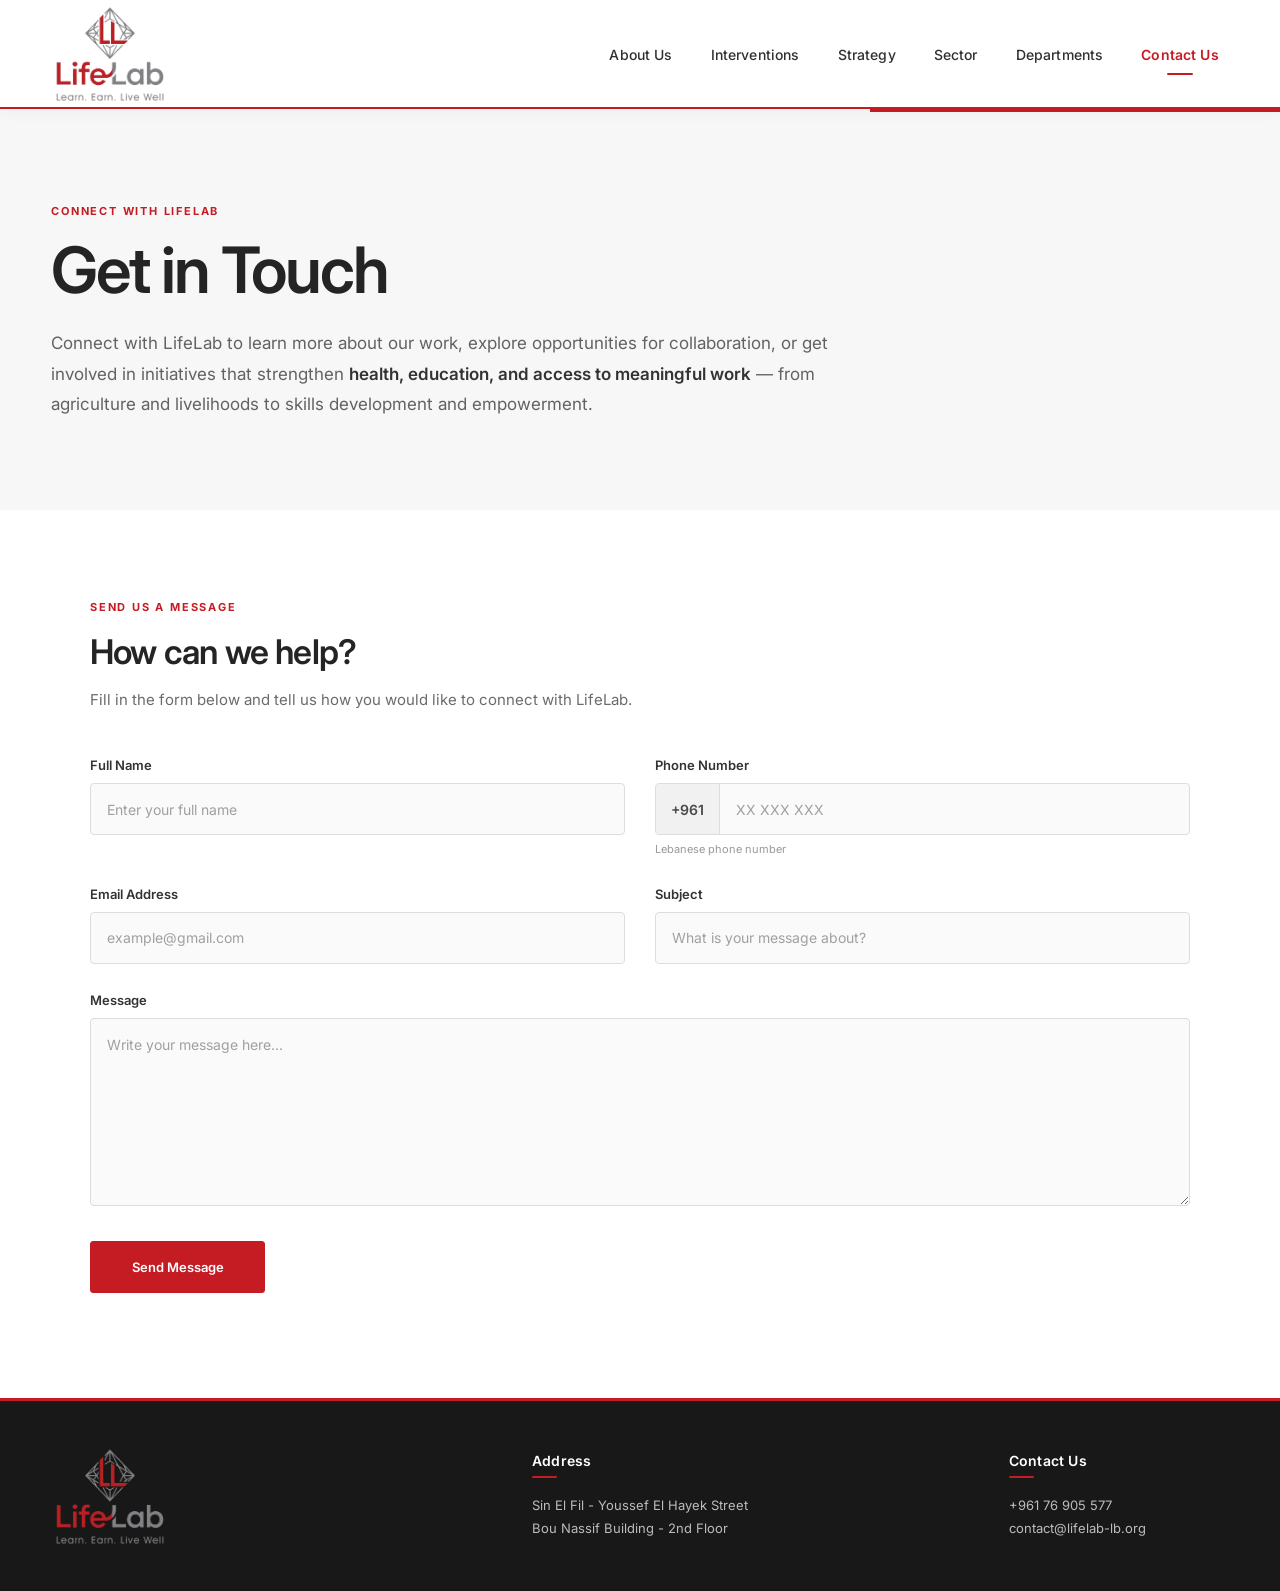
==== commit 57843592: "Update contact.html" ====
--- a/contact.html
+++ b/contact.html
@@ -320,8 +320,8 @@
                         +961 76 905 577
                     </a>
 
-                    <a href="mailto:contact@lifelab-leb.org">
-                        contact@lifelab-leb.org
+                    <a href="mailto:contact@lifelab-lb.org">
+                        contact@lifelab-lb.org
                     </a>
 
                 </div>
@@ -335,4 +335,4 @@
 
 </body>
 
-</html>+</html>
